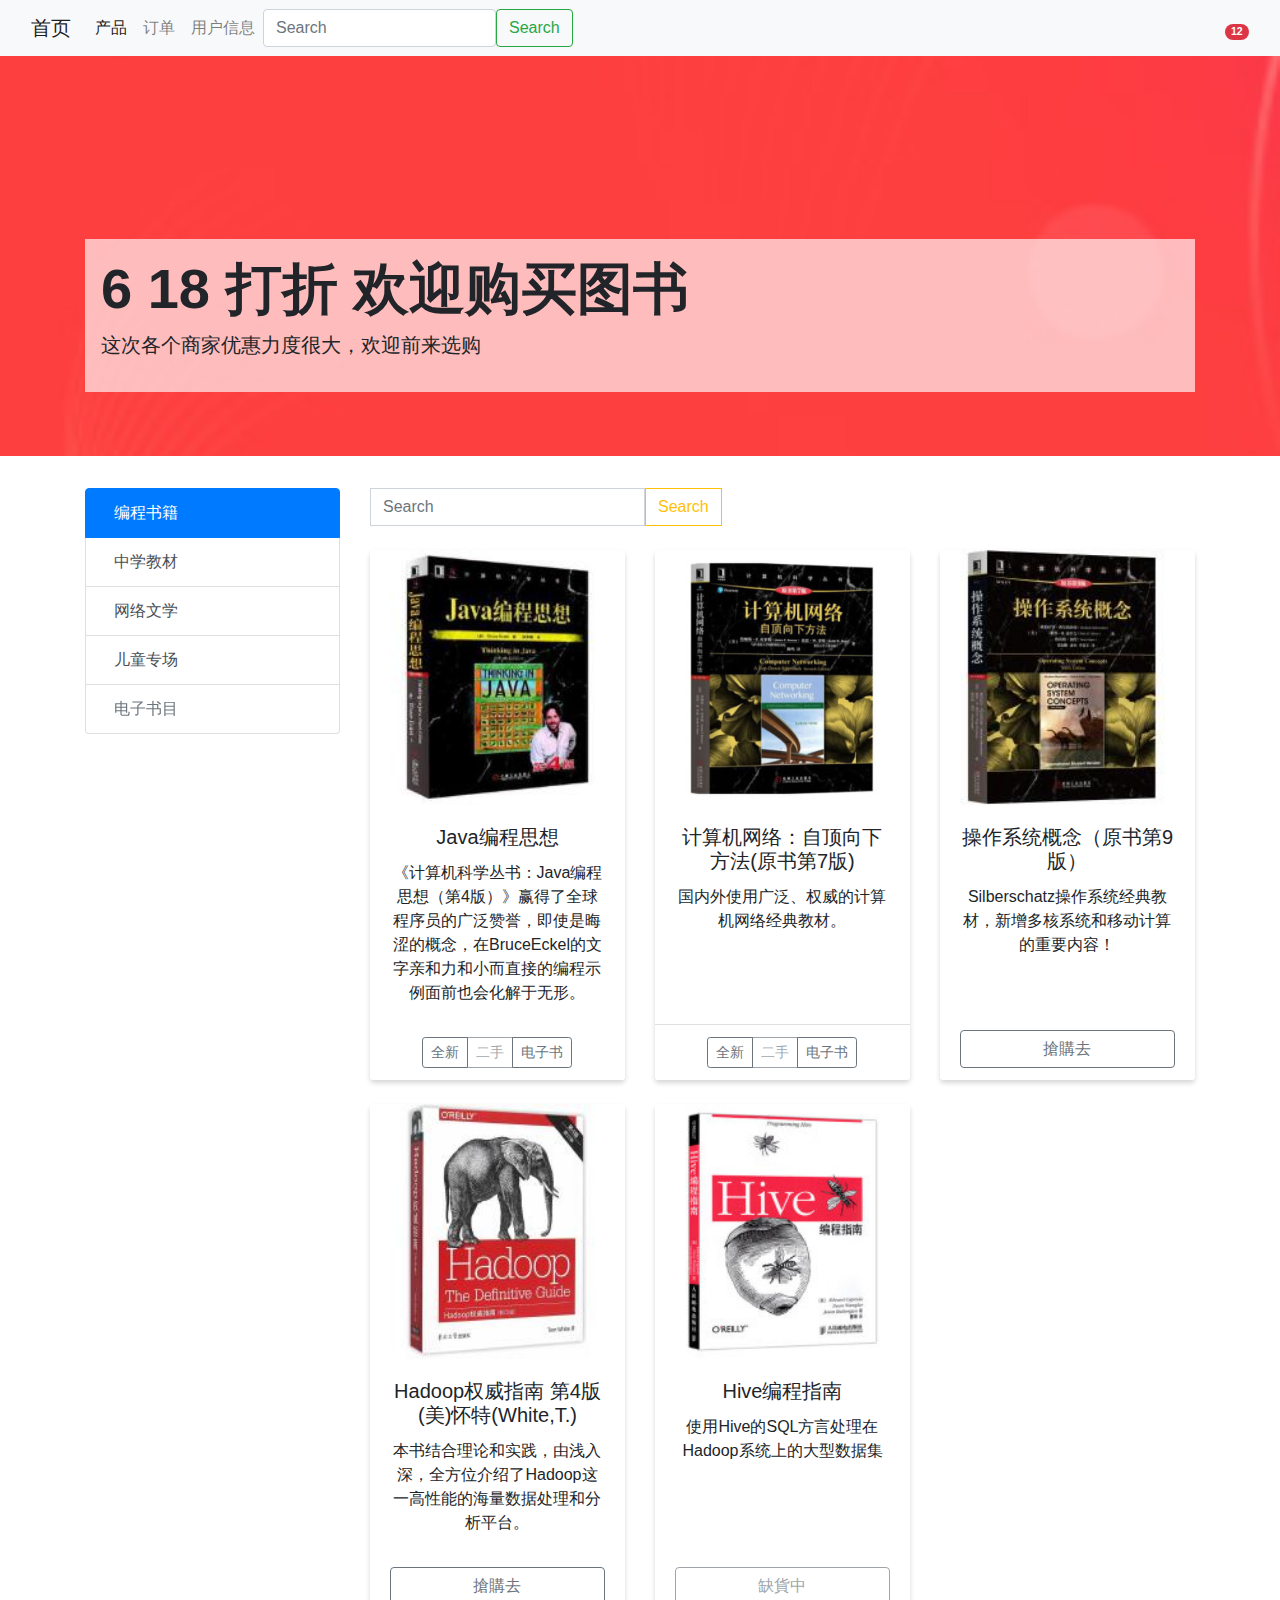
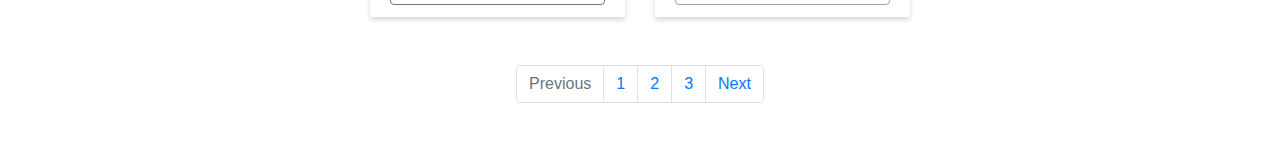
==== index.html @ 028cbdc8 "first commit" ====
<!doctype html>
<html lang="en">

<head>
    <title>购书网站</title>
    <!-- Required meta tags -->
    <meta charset="utf-8">
    <meta name="viewport" content="width=device-width, initial-scale=1, shrink-to-fit=no">

    <!-- Bootstrap CSS -->
    <link rel="stylesheet" href="https://stackpath.bootstrapcdn.com/bootstrap/4.3.1/css/bootstrap.min.css"
        integrity="sha384-ggOyR0iXCbMQv3Xipma34MD+dH/1fQ784/j6cY/iJTQUOhcWr7x9JvoRxT2MZw1T" crossorigin="anonymous">
    <link rel="stylesheet" href="https://use.fontawesome.com/releases/v5.15.2/css/all.css"
        integrity="sha384-vSIIfh2YWi9wW0r9iZe7RJPrKwp6bG+s9QZMoITbCckVJqGCCRhc+ccxNcdpHuYu" crossorigin="anonymous">
    <link rel="stylesheet" href="css/all.css">
</head>

<body>

    <nav class="navbar navbar-expand-lg navbar-light bg-light">
        <div class="container-fluid">
          <a class="navbar-brand" href="index.html">首页</a>
          <button class="navbar-toggler" type="button" data-bs-toggle="collapse" data-bs-target="#navbarSupportedContent" aria-controls="navbarSupportedContent" aria-expanded="false" aria-label="Toggle navigation">
            <span class="navbar-toggler-icon"></span>
          </button>
          <div class="collapse navbar-collapse" id="navbarSupportedContent">
            <ul class="navbar-nav me-auto mb-2 mb-lg-0">
              <li class="nav-item">
                <a class="nav-link active" aria-current="page" href="product.html">产品</a>
              </li>
              <li class="nav-item">
                <a class="nav-link" href="order.html">订单</a>
              </li>
            
              <li class="nav-item">
                <a class="nav-link" href="customer.html">用户信息</a>
              </li>
            </ul>
            <form class="d-flex">
              <input class="form-control me-2" type="search" placeholder="Search" aria-label="Search">
              <button class="btn btn-outline-success" type="submit">Search</button>
            </form>
          </div>
           <!-- 購物車內的數量(Button 內包含icon,數量badge) -->
        <div class="dropdown ml-auto">
            <!-- btn btn-sm btn-cart購物車按鈕 -->
            <button class="btn btn-sm btn-cart" type="button" id="dropdownMenuButton" data-toggle="dropdown"
                aria-haspopup="true" aria-expanded="false">
                <i class="fa fa-shopping-cart text-dark fa-2x" aria-hidden="true"></i>
                <!-- https://getbootstrap.com/docs/4.0/components/badge (Pill badges) -->
                <span class="badge badge-pill badge-danger">12</span>
            </button>
            <!-- https://getbootstrap.com/docs/4.0/components/dropdowns/ (Menu forms) -->
            <!-- dropdown限定大小 style="min-width: 300px; -->
            <div class="dropdown-menu dropdown-menu-right p-2" style="min-width: 300px;"
                aria-labelledby="dropdownMenuButton">
                <table class="table table-sm">
                    <h6 class="mb-3 pt-2">已選擇商品</h6>
                    <tbody>
                        <tr>
                            <td class="align-middle text-center">
                                <a href="#removeModal" class="text-muted" data-toggle="modal" data-target="#removeModal"
                                    data-title="刪除 Web前端开发指南 1 件" data-backdrop="static">
                                    <i class="far fa-trash-alt" aria-hidden="true"></i>
                                </a>
                            </td>
                            <td class="align-middle">Web前端开发指南</td>
                            <td class="align-middle">1 件</td>
                            <td class="align-middle text-right">$52</td>
                        </tr>
                        <tr>
                            <td class="align-middle text-center">
                                <a href="#removeModal" class="text-muted" data-toggle="modal" data-target="#removeModal"
                                    data-title="刪除 Java编程思想 1 件" data-backdrop="static">
                                    <i class="far fa-trash-alt" aria-hidden="true"></i>
                                </a>
                            </td>
                            <td class="align-middle">Java编程思想</td>
                            <td class="align-middle">1 件</td>
                            <td class="align-middle text-right">$48</td>
                        </tr>
                    </tbody>
                </table>
                <!-- btn-block把按鈕撐到100% -->
                <a href="#" class="btn btn-primary btn-block" data-toggle="modal" data-target="#editModal" data-title=""
                    data-backdrop="static">結帳去</a>
            </div>
        </div>
        </div>

      </nav>

    <!-- https://getbootstrap.com/docs/4.0/components/jumbotron/ (Fluid jumbotron) -->
    <div class="jumbotron jumbotron-fluid jumbotron-bg d-flex align-items-end">
        <!-- jumbotron-bg--css设定背景图 -->
        <!-- d-flex align-items-end调整字的位置 -->
        <div class="container">
            <div class="bg-lighter p-3">
                <!-- class="bg-lighter内容设置CSS  -->
                <h1 class="display-4 font-weight-bold">6 18 打折 欢迎购买图书</h1>
                <p class="lead">这次各个商家优惠力度很大，欢迎前来选购
                </p>
            </div>
        </div>
    </div>
    <!-- https://getbootstrap.com/docs/4.0/components/list-group/ (Links and buttons) -->
    <div class="container">
        <div class="row">
            <div class="col-md-3">
                <div class="list-group sticky-top">
                    <!-- sticky-top https://getbootstrap.com/docs/4.0/utilities/position/ 固定在画面上方 -->
                    <a href="#pane-1" class="list-group-item list-group-item-action active" data-toggle="list">
                        <i class="fab fa-old-republic mr-2"></i>编程书籍
                    </a>
                    <a href="#pane-2" class="list-group-item list-group-item-action" data-toggle="list">
                        <i class="fas fa-gift mr-2"></i>中学教材
                    </a>
                    <a href="#" class="list-group-item list-group-item-action">
                        <i class="fas fa-rainbow mr-2"></i>网络文学
                    </a>
                    <a href="#" class="list-group-item list-group-item-action">
                        <i class="fas fa-dog mr-2"></i>儿童专场
                    </a>
                    <a href="#" class="list-group-item list-group-item-action disabled">
                        <i class="fas fa-home mr-2"></i>电子书目
                    </a>
                </div>
            </div>
            <!-- https://getbootstrap.com/docs/4.0/components/C/#methods Methods$().tab -->
            <div class="col-md-9">
                <div class="tab-content">
                    <!-- pane-1 -->
                    <div class="tab-pane active" id="pane-1">
                        <form class="form-inline my-2 my-lg-0">
                            <input class="form-control col-md-4 col-9 rounded-0" type="search" placeholder="Search"
                                aria-label="Search">
                            <button class="btn btn-outline-warning my-2 my-sm-0 rounded-0" type="submit">Search</button>
                        </form>
                        <div class="row mt-2 mt-md-4 mb-4">
                            <div class="col-md-4 mb-4">
                                <div class="card box-shadow border-0 text-center h-100">
                                    <!-- box-shadow阴影效果CSS -->
                                    <!-- border-0移除线条 -->
                                    <img class="card-img-top"
                                        src="img/01.jpg?w=1351"
                                        alt="Card image cap">
                                    <div class="card-body">
                                        <h5 class="card-title">Java编程思想</h5>
                                        <p class="card-text">《计算机科学丛书：Java编程思想（第4版）》赢得了全球程序员的广泛赞誉，即使是晦涩的概念，在BruceEckel的文字亲和力和小而直接的编程示例面前也会化解于无形。
                                        </p>
                                    </div>
                                    <div class="card-footer border-top-0 bg-white">
                                        <!-- border-top-0上面线条移除 -->
                                        <!-- bg-white底色白色 -->
                                        <!-- https://getbootstrap.com/docs/4.0/components/button-group/ -->
                                        <div class="btn-group btn-group-sm">
                                            <a href="#" class="btn btn-outline-secondary">全新</a>
                                            <a href="#" class="btn btn-outline-secondary disabled">二手</a>
                                            <a href="#" class="btn btn-outline-secondary">电子书</a>
                                           
                                        </div>
                                    </div>
                                </div>
                            </div>

                            <div class="col-md-4 mb-4">
                                <div class="card box-shadow border-0 text-center h-100">
                                    <img class="card-img-top"
                                        src="img/02.jpg"
                                        alt="Card image cap">
                                    <div class="card-body">
                                        <h5 class="card-title"> 计算机网络：自顶向下方法(原书第7版)</h5>
                                        <p class="card-text">国内外使用广泛、权威的计算机网络经典教材。</p>
                                        
                                    </div>
                                    <div class="card-footer bg-white">
                                        <div class="btn-group btn-group-sm">
                                            <a href="#" class="btn btn-outline-secondary">全新</a>
                                            <a href="#" class="btn btn-outline-secondary disabled">二手</a>
                                            <a href="#" class="btn btn-outline-secondary">电子书</a>
                                        </div>
                                    </div>
                                </div>
                            </div>

                            <div class="col-md-4 mb-4">
                                <div class="card box-shadow border-0 text-center h-100">
                                    <img class="card-img-top"
                                        src="img/03.jpg?w=1350"
                                        alt="Card image cap">
                                    <div class="card-body">
                                        <h5 class="card-title">操作系统概念（原书第9版）</h5>
                                        <p class="card-text">Silberschatz操作系统经典教材，新增多核系统和移动计算的重要内容！ </p>
                                    </div>
                                    <div class="card-footer border-top-0 bg-white">
                                        <a href="#" class="btn btn-outline-secondary btn-block">搶購去</a>
                                    </div>
                                </div>
                            </div>

                            <div class="col-md-4 mb-4">
                                <div class="card box-shadow border-0 text-center h-100">
                                    <img class="card-img-top"
                                        src="img/04.jpg?w=1350"
                                        alt="Card image cap">
                                    <div class="card-body">
                                        <h5 class="card-title">Hadoop权威指南 第4版 (美)怀特(White,T.)</h5>
                                        <p class="card-text">本书结合理论和实践，由浅入深，全方位介绍了Hadoop这一高性能的海量数据处理和分析平台。</p>
                                    </div>
                                    <div class="card-footer border-top-0 bg-white">
                                        <a href="#" class="btn btn-outline-secondary btn-block">搶購去</a>
                                    </div>
                                </div>
                            </div>

                            <div class="col-md-4 mb-4">
                                <div class="card box-shadow border-0 text-center h-100">
                                    <img class="card-img-top"
                                        src="img/05.jpg?w=634"
                                        alt="Card image cap">
                                    <div class="card-body">
                                        <h5 class="card-title">Hive编程指南</h5>
                                        <p class="card-text">使用Hive的SQL方言处理在Hadoop系统上的大型数据集</p>
                                    </div>
                                    <div class="card-footer border-top-0 bg-white">
                                        <a href="#" class="btn btn-outline-secondary btn-block disabled">缺貨中</a>
                                    </div>
                                </div>
                            </div>
                        </div>
                    </div>


                    <!-- pane-2 -->
                    <div class="tab-pane" id="pane-2">
                        <div class="row mb-4">
                            <div class="col-md-4 mb-4">
                                <div class="card box-shadow border-0 text-center h-100">
                                    <img class="card-img-top"
                                        src="https://images.unsplash.com/photo-1497339100210-9e87df79c218?w=1350"
                                        alt="Card image cap">
                                    <div class="card-body">
                                        <h5 class="card-title">web书籍</h5>
                                        <p class="card-text">This is a wider card with supporting text below as a
                                            natural lead-in to
                                            additional content. This content is a little bit longer.</p>
                                    </div>
                                    <div class="card-footer border-top-0 bg-white">
                                        <a href="#" class="btn btn-outline-secondary btn-block disabled">缺貨中</a>
                                    </div>
                                </div>
                            </div>

                            <div class="col-md-4 mb-4">
                                <div class="card box-shadow border-0 text-center h-100">
                                    <img class="card-img-top"
                                        src="https://images.unsplash.com/photo-1485373650022-3ed53f62b8f3?w=634"
                                        alt="Card image cap">
                                    <div class="card-body">
                                        <h5 class="card-title">Web书籍/h5>
                                        <p class="card-text">This is a wider card with supporting text below as a
                                            natural lead-in to
                                            additional content. This content is a little bit longer.</p>
                                    </div>
                                    <div class="card-footer border-top-0 bg-white">
                                        <a href="#" class="btn btn-outline-secondary btn-block disabled">缺貨中</a>
                                    </div>
                                </div>
                            </div>
                        </div>
                    </div>
                </div>
            </div>

        </div>

        <nav aria-label="Page navigation example">
            <ul class="pagination d-flex justify-content-center mb-5">
                <li class="page-item disabled"><a class="page-link" href="#">Previous</a></li>
                <li class="page-item"><a class="page-link" href="#">1</a></li>
                <li class="page-item"><a class="page-link" href="#">2</a></li>
                <li class="page-item"><a class="page-link" href="#">3</a></li>
                <li class="page-item"><a class="page-link" href="#">Next</a></li>
            </ul>
        </nav>

    </div>



    <!-- Optional JavaScript -->
    <!-- jQuery first, then Popper.js, then Bootstrap JS -->
    <script src="https://code.jquery.com/jquery-3.3.1.slim.min.js"
        integrity="sha384-q8i/X+965DzO0rT7abK41JStQIAqVgRVzpbzo5smXKp4YfRvH+8abtTE1Pi6jizo"
        crossorigin="anonymous"></script>
    <script src="https://cdnjs.cloudflare.com/ajax/libs/popper.js/1.14.7/umd/popper.min.js"
        integrity="sha384-UO2eT0CpHqdSJQ6hJty5KVphtPhzWj9WO1clHTMGa3JDZwrnQq4sF86dIHNDz0W1"
        crossorigin="anonymous"></script>
    <script src="https://stackpath.bootstrapcdn.com/bootstrap/4.3.1/js/bootstrap.min.js"
        integrity="sha384-JjSmVgyd0p3pXB1rRibZUAYoIIy6OrQ6VrjIEaFf/nJGzIxFDsf4x0xIM+B07jRM"
        crossorigin="anonymous"></script>

    <script src="js/all.js"></script>
</body>

</html>
---- css/all.css ----
.dropdown>button:focus{   
    box-shadow: 0 0 0 0rem !important;
  } 
  /* 購物車按鈕透明背景色 */
  .btn-cart {
    background-color: transparent;
    position: relative;
  }
  /* 購物車上面的數字 */
  .dropdown .btn-cart .badge {
    position: absolute;
    top: -1px;
    right: -1px;
  }
  /* 展开时往左边 */
  .dropdown-menu-right {
    right: 0px;
    left: auto;
  }
  
  .jumbotron-bg {
    background-image: url('../img/00.png?w=1350');
    background-size: cover;
    /* 背景图会尽量完整呈现 */
    background-position: center center;
    /* 背景图定义在中间 */
    min-height: 400px;
  }
   /* 设置半透明色彩0~1， 255白色0是黑色 */
  .bg-lighter {
    background-color: rgba(255, 255, 255, .65);
  }
  
  .box-shadow {
    box-shadow: 0 3px 5px rgba(0, 0, 0, .16);
    /* 0为水平移动 3px垂直 5px扩散 rgba(0, 0, 0, .16); */
    
    transition: box-shadow .3s;
  }
  
  .box-shadow:hover {
    box-shadow: 0 4px 10px rgba(0, 0, 0, .24);
  }
  
  .btn.disabled {
    pointer-events: none;
  }
  
  .alert-rounded {
    border-radius: 50px;  
  }
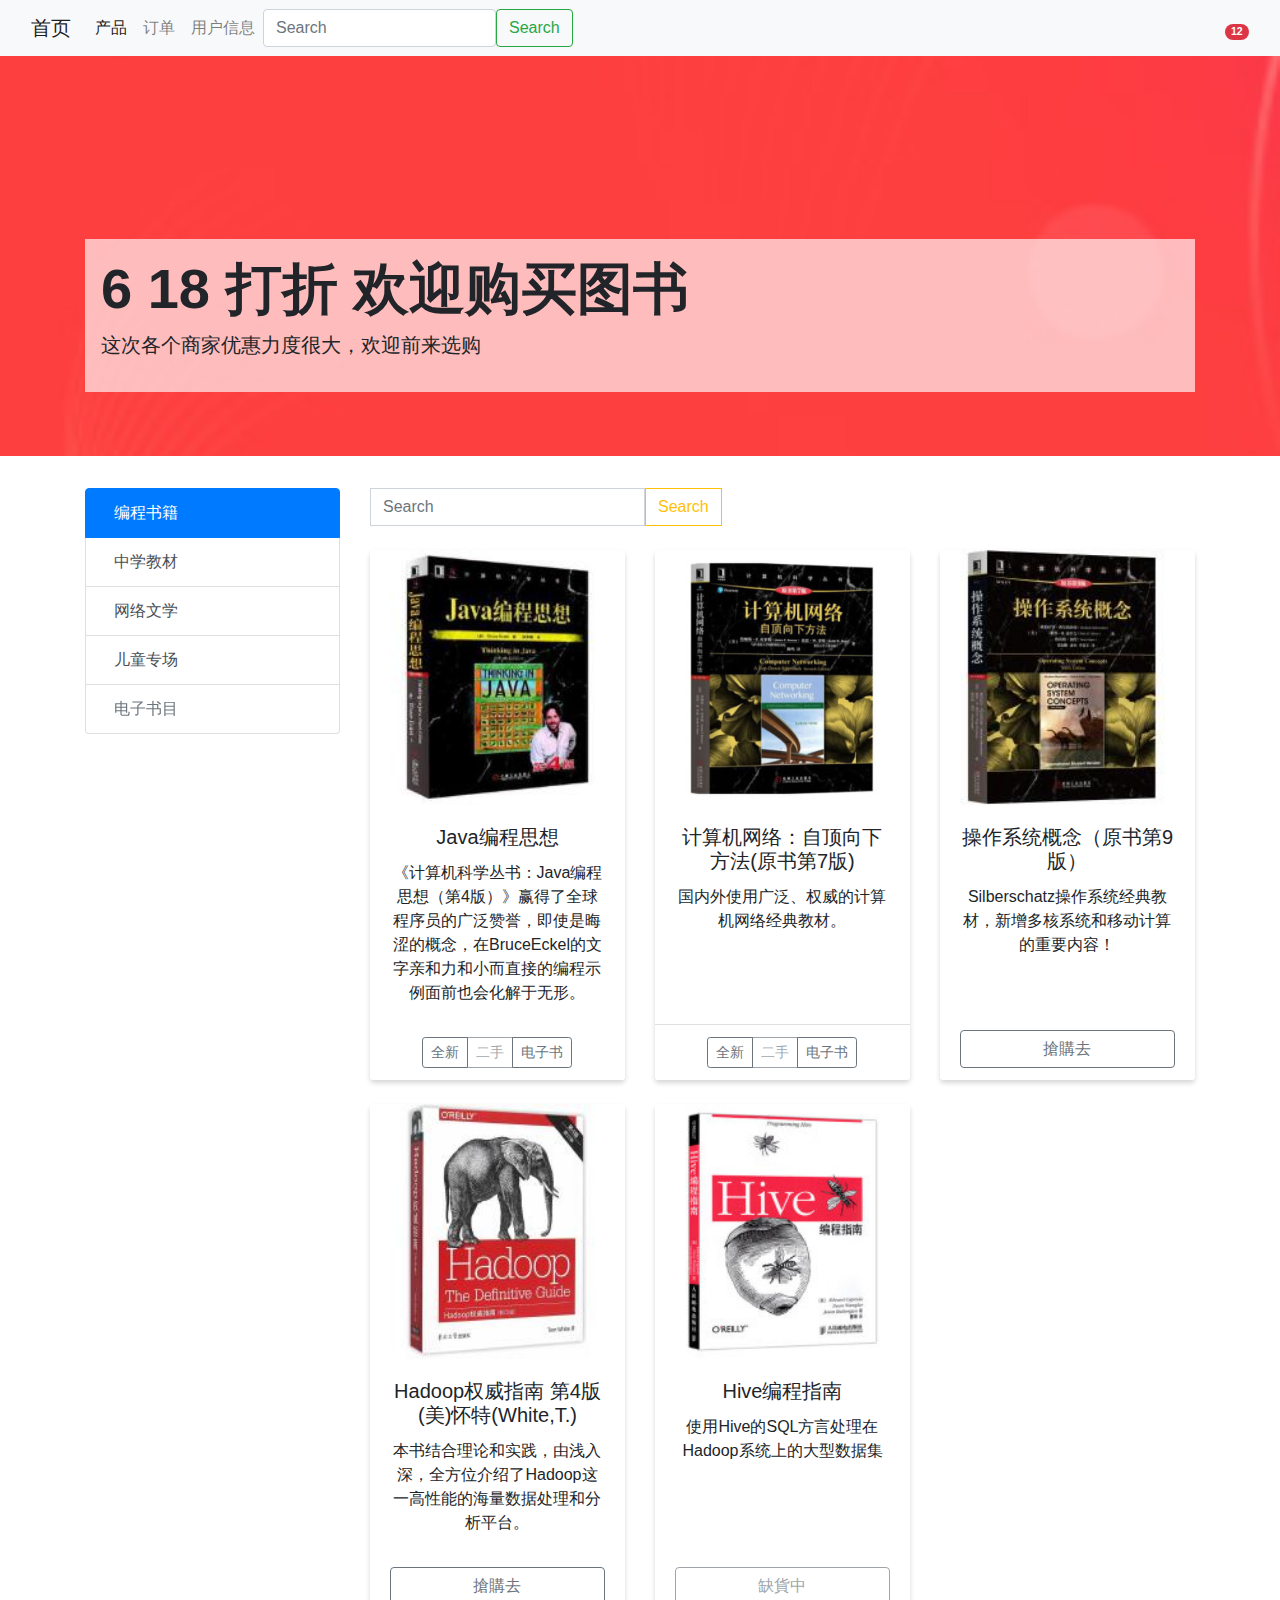
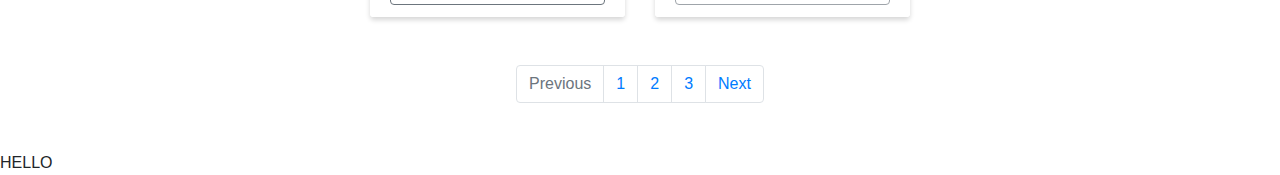
==== commit 2fc7168b: "add hekk" ====
--- a/index.html
+++ b/index.html
@@ -285,7 +285,9 @@
         </nav>
 
     </div>
-
+    <div>
+        HELLO
+    </div>
 
 
     <!-- Optional JavaScript -->
